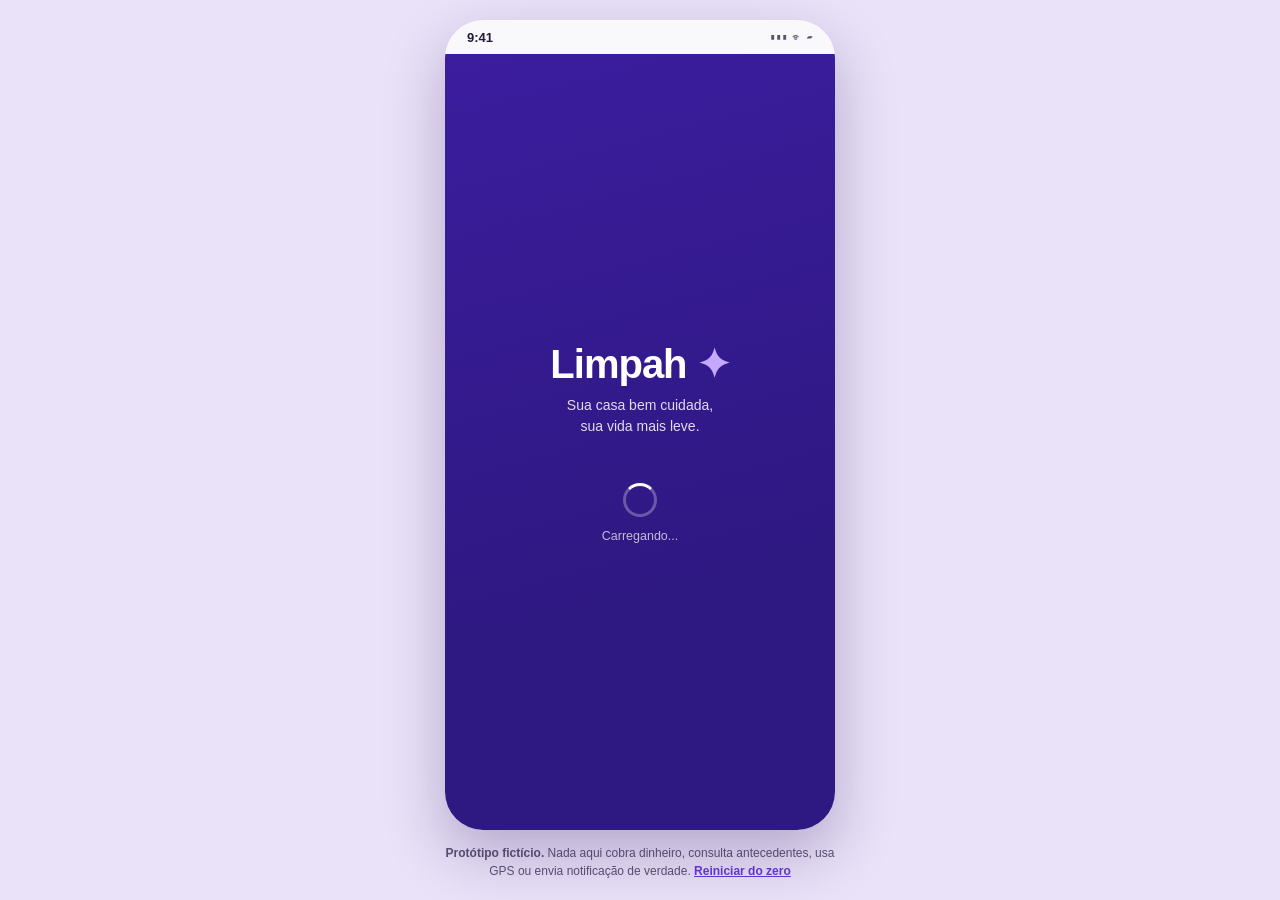
==== prototipo/index.html @ 2d28ca56 "Atualiza o prototipo" ====
<!doctype html>
<html lang="pt-BR">
<head>
<meta charset="utf-8">
<meta name="viewport" content="width=device-width, initial-scale=1, viewport-fit=cover">

<!-- O iPhone transforma sozinho data, hora, telefone e endereco em link azul
     sublinhado, sem pedir licenca. No print do dono, "Amanha, 23/08 - das 8h
     as 12h" tinha virado link no meio do cartao. Nao e link, e o titulo do
     cartao - e tocar nele abria o calendario em vez de abrir o servico. -->
<meta name="format-detection" content="telephone=no,date=no,address=no,email=no">
<title>Limpah — protótipo</title>
<link rel="stylesheet" href="css/limpah.css?v=102e8a11">
</head>
<body>

  <!-- Moldura de celular. No computador aparece como um telefone no centro da tela.
       No celular de verdade, ocupa a tela inteira (ver o @media do CSS). -->
  <div id="telefone">
    <div id="barra-status">
      <span>9:41</span>
      <span class="sinais">▮▮▮ ᯤ ▰</span>
    </div>
    <div id="palco"><!-- as telas são desenhadas aqui pelo app.js --></div>
  </div>

  <div id="aviso-prototipo">
    <strong>Protótipo fictício.</strong>
    Nada aqui cobra dinheiro, consulta antecedentes, usa GPS ou envia notificação de verdade.
    <a href="#" onclick="reiniciarPrototipo();return false;">Reiniciar do zero</a>
  </div>

  <!-- A ordem importa: dados.js cria as regras e a lista de telas; os
       exemplos e a tomada da maquete vêm antes das telas; app.js liga tudo
       no fim. -->
  <script charset="utf-8" src="js/dados.js?v=102e8a11"></script>
  <script charset="utf-8" src="js/exemplos.js?v=102e8a11"></script>
  <script charset="utf-8" src="js/fonte-maquete.js?v=102e8a11"></script>
  <script charset="utf-8" src="js/telas-acesso.js?v=102e8a11"></script>
  <script charset="utf-8" src="js/telas-cliente.js?v=102e8a11"></script>
  <script charset="utf-8" src="js/telas-diarista.js?v=102e8a11"></script>
  <script charset="utf-8" src="js/app.js?v=102e8a11"></script>
</body>
</html>
---- prototipo/css/limpah.css ----
@charset "UTF-8";
/* ==========================================================================
   LIMPAH — aparência do protótipo
   As cores e os arredondamentos ficam todos aqui em cima, em ":root".
   Mudar uma cor ali muda o app inteiro.
   ========================================================================== */

:root{
  --roxo:#6338DE;
  --roxo-escuro:#3B1D9E;
  --roxo-noite:#2E1881;
  --roxo-claro:#F2ECFF;
  --roxo-borda:#E1D6FB;

  --texto:#241B3A;
  --suave:#6F6786;
  --fundo:#F9F9FB;
  --branco:#FFFFFF;

  --verde:#16A34A;
  --verde-claro:#E8F7EE;
  --ambar:#B45309;
  --ambar-claro:#FEF3C7;
  --vermelho:#DC2626;
  --vermelho-claro:#FEE2E2;

  --borda:#EAE4F8;
  --sombra:0 2px 14px rgba(70,35,140,.09);
  --raio:16px;
}

*{box-sizing:border-box;-webkit-tap-highlight-color:transparent}

/* No celular:
   - touch-action:manipulation tira o zoom do toque duplo (o "pinça" com dois
     dedos continua funcionando, que é acessibilidade e não se mexe nisso)
   - text-size-adjust impede o iPhone de aumentar o texto por conta própria,
     o que desalinha tudo que foi medido em pixel */
html{touch-action:manipulation;-webkit-text-size-adjust:100%;text-size-adjust:100%}
html,body{margin:0;padding:0}
body{
  font-family:-apple-system,BlinkMacSystemFont,"Segoe UI",Roboto,"Helvetica Neue",Arial,sans-serif;
  background:#E9E2F8;
  color:var(--texto);
  min-height:100vh;
  display:flex;flex-direction:column;align-items:center;justify-content:center;
  gap:14px;padding:20px;
}

/* ---------- moldura do celular ---------- */
#telefone{
  width:390px;height:844px;max-height:calc(100vh - 90px);
  background:var(--fundo);border-radius:38px;overflow:hidden;
  position:relative;display:flex;flex-direction:column;
  box-shadow:0 24px 60px rgba(46,18,89,.28);
}
#barra-status{
  flex:none;height:34px;display:flex;align-items:center;justify-content:space-between;
  padding:0 22px;font-size:13px;font-weight:600;color:var(--texto);
  background:transparent;position:relative;z-index:5;
}
#barra-status .sinais{font-size:10px;letter-spacing:1px;opacity:.75}
#palco{flex:1;min-height:0;display:flex;flex-direction:column;position:relative}

#aviso-prototipo{
  max-width:390px;text-align:center;font-size:12px;line-height:1.5;color:#5B5273;
}
#aviso-prototipo a{color:var(--roxo);font-weight:600}

/* No celular de verdade: tela cheia, sem moldura. */
@media (max-width:640px){
  body{display:block;padding:0;background:var(--fundo)}
  /* as duas linhas são de propósito: navegadores antigos usam a primeira,
     os novos usam a segunda (que desconta a barra de endereço do celular) */
  #telefone{width:100%;height:100vh;height:100dvh;max-height:none;border-radius:0;box-shadow:none}
  #barra-status{display:none}
  #aviso-prototipo{display:none}
}

/* O app de verdade (a página do servidor, <body class="app-de-verdade">):
   nunca tem moldura. No celular fica igual ao de cima; no computador, uma
   coluna da largura de um celular grande, no meio da tela. A maquete não
   usa esta classe. */
/* A página é uma coluna da altura da tela: a faixa de aviso (quando há uma)
   no alto, e a tela do app ocupando o resto. */
body.app-de-verdade{
  display:flex;flex-direction:column;align-items:stretch;justify-content:flex-start;gap:0;
  padding:0;min-height:0;height:100vh;height:100dvh;background:var(--fundo);
}
.app-de-verdade #telefone{
  width:100%;max-width:480px;margin:0 auto;
  flex:1 1 auto;min-height:0;height:auto;max-height:none;border-radius:0;box-shadow:none;
}

/* A faixa de aviso do app ("Atualizamos o app", "Algo deu errado"). Só o
   app a cria (rede.js); a maquete nunca. Ela NÃO fica por cima da tela:
   ocupa o próprio lugar no alto, e a tela desce para baixo dela. Por cima,
   cobria o "‹" do cabeçalho, e o toque para voltar recarregava a página. */
.faixa-do-app{
  position:relative;z-index:1;flex:none;
  display:block;width:100%;border:0;margin:0;cursor:pointer;font-family:inherit;
  padding:calc(12px + env(safe-area-inset-top)) 20px 12px;
  background:var(--roxo);color:#fff;font-size:14px;font-weight:700;line-height:1.4;
  text-align:center;box-shadow:0 6px 18px rgba(99,56,222,.32);
}

/* ---------- estrutura de uma tela ---------- */
.tela{flex:1;min-height:0;display:flex;flex-direction:column;animation:entra .22s ease}
/* Redesenhar a MESMA tela nao e entrada: e troca de conteudo. Sem isto a
   animacao recomecava a cada toque no contador e a tela piscava. */
.tela.sem-animacao{animation:none}
@keyframes entra{from{opacity:0;transform:translateX(14px)}to{opacity:1;transform:none}}

.cabecalho{
  flex:none;display:flex;align-items:center;gap:12px;
  padding:6px 20px 12px;
}
.cabecalho .voltar{
  /* 44px é o menor alvo que o dedo acerta sem errar. Estava 36px, e o dono
     reclamou com razão: em celular, 8px fazem diferença de verdade. */
  width:44px;height:44px;flex:none;border:0;background:var(--branco);border-radius:50%;
  box-shadow:var(--sombra);font-size:18px;color:var(--texto);cursor:pointer;
  /* centraliza pelo flex: cada celular desenha a seta numa altura diferente
     dentro da linha, e sem isso ela fica torta */
  display:flex;align-items:center;justify-content:center;line-height:1;padding:0;
  font-family:inherit;
}
/* O título encolhe e corta com "..." antes de empurrar as bolinhas de passo
   para fora da tela. Em 22/08/2026 um título de 12 letras junto com as cinco
   bolinhas vazou 11px num celular de 320px. */
.cabecalho h1{
  font-size:17px;margin:0;font-weight:700;
  min-width:0;overflow:hidden;text-overflow:ellipsis;white-space:nowrap;
}
.cabecalho .passos{flex:none}
.cabecalho .passo{margin-left:auto;font-size:12px;color:var(--suave);font-weight:600}

.corpo{flex:1;min-height:0;overflow-y:auto;padding:4px 20px 20px}
.rodape{
  flex:none;padding:12px 20px calc(16px + env(safe-area-inset-bottom));
  background:var(--fundo);
  position:relative;
}
/* Faixa que desbota logo acima do rodapé.
   Em celular baixo o conteúdo não cabe e a parte de cima rola — sem esta
   faixa o corte parece defeito, em vez de "tem mais coisa aqui embaixo". */
.rodape::before{
  content:"";position:absolute;left:0;right:0;top:-26px;height:26px;
  background:linear-gradient(to top, var(--fundo), transparent);
  pointer-events:none;
}

h2.titulo{font-size:22px;line-height:1.25;margin:6px 0 6px;font-weight:800}
p.apoio{font-size:14px;color:var(--suave);margin:0 0 18px;line-height:1.5}
.rotulo{font-size:13px;font-weight:700;color:var(--texto);margin:18px 0 8px}
.rotulo:first-child{margin-top:4px}
.ajuda{font-size:12px;color:var(--suave);margin:6px 0 0;line-height:1.45}

/* ---------- botões ---------- */
.btn{
  display:block;width:100%;border:0;border-radius:14px;padding:15px;
  font-size:15px;font-weight:700;cursor:pointer;font-family:inherit;
  transition:transform .08s, filter .15s;
}
.btn:active{transform:scale(.985)}
.btn-principal{background:var(--roxo);color:#fff;box-shadow:0 6px 18px rgba(99,56,222,.32)}
.btn-principal:disabled{background:#CFC6E6;color:#fff;box-shadow:none;cursor:not-allowed}
.btn-claro{background:var(--branco);color:var(--roxo);box-shadow:var(--sombra)}
.btn-contorno{background:transparent;color:var(--roxo);border:1.5px solid var(--roxo-borda)}
/* desligado (o "Mandar de novo em 40 s", ou "Enviando…"): cinza, para não
   parecer que o toque vai funcionar */
.btn-contorno:disabled,.btn-claro:disabled,.btn-texto:disabled{color:var(--suave);border-color:var(--borda);cursor:not-allowed}
.btn-texto{background:transparent;color:var(--roxo);padding:12px;font-weight:600}
.btn-perigo{background:transparent;color:var(--vermelho);border:1.5px solid var(--vermelho-claro)}
.btn+.btn{margin-top:8px}

/* ---------- campos ---------- */
.campo{margin-bottom:14px}
.campo label{display:block;font-size:13px;font-weight:600;margin-bottom:6px;color:var(--texto)}
.campo input,.campo textarea,.campo select{
  width:100%;border:1.5px solid var(--borda);background:var(--branco);
  border-radius:12px;padding:14px;font-family:inherit;color:var(--texto);
  /* 16px é obrigatório: com menos que isso o iPhone dá zoom na página
     inteira quando a pessoa toca no campo, e a tela sai do lugar */
  font-size:16px;
}
.campo textarea{min-height:88px;resize:vertical}
/* A frase de erro embaixo do campo. Vazia, não ocupa lugar nenhum: a tela
   fica igual à da imagem até alguma coisa dar errado. */
.erro-do-campo{color:var(--vermelho);font-size:13px;font-weight:600;line-height:1.45;margin-top:6px}
.erro-do-campo:empty{display:none}
#cod-aviso:empty{display:none}
/* O código do celular: números grandes e espaçados, fáceis de conferir */
.campo input.codigo{font-size:22px;font-weight:700;letter-spacing:6px;text-align:center}
.campo input:focus,.campo textarea:focus{outline:none;border-color:var(--roxo)}
/* Só para ler (o nome e o e-mail no "Corrigir o número"): fundo da tela e
   texto suave, e o foco não acende o roxo */
.campo input[readonly]{background:var(--fundo);color:var(--suave)}
.campo input[readonly]:focus{border-color:var(--borda)}
.campo input::placeholder,.campo textarea::placeholder{color:#A79FBC}
/* A lista (o bairro): o desenho igual ao dos campos, e a setinha roxa à
   direita, desenhada aqui (sem imagem de fora) */
.campo select{-webkit-appearance:none;appearance:none;padding-right:42px}
.campo select:focus{outline:none;border-color:var(--roxo)}
.seletor{position:relative}
.seletor::after{
  content:"";position:absolute;right:18px;top:50%;width:8px;height:8px;pointer-events:none;
  border-right:2px solid var(--roxo);border-bottom:2px solid var(--roxo);
  transform:translateY(-70%) rotate(45deg);
}
/* A rua e o número lado a lado: o número, estreito */
.campos-lado{display:flex;gap:10px}
.campos-lado .campo{flex:1;min-width:0}
.campos-lado .campo.numero{flex:0 0 96px}
.link-roxo{color:var(--roxo);font-weight:700;text-decoration:none}

/* ---------- cartões de escolha ---------- */
.opcao{
  display:flex;align-items:center;gap:12px;width:100%;text-align:left;
  background:var(--branco);border:1.5px solid var(--borda);border-radius:14px;
  padding:14px;margin-bottom:10px;cursor:pointer;font-family:inherit;color:var(--texto);
  transition:border-color .15s, background .15s;
}
.opcao:disabled{opacity:.5;cursor:default}
.opcao.marcada{border-color:var(--roxo);background:var(--roxo-claro)}
.opcao .icone{
  width:42px;height:42px;flex:none;border-radius:12px;background:var(--roxo-claro);
  display:flex;align-items:center;justify-content:center;font-size:20px;
  /* os desenhos herdam esta cor: e o que faz o icone sair roxo, e nao preto */
  color:var(--roxo);
}
.opcao.marcada .icone{background:#fff}
.opcao .txt{flex:1;min-width:0}
.opcao .txt b{display:block;font-size:15px;font-weight:700}
.opcao .txt span{display:block;font-size:12.5px;color:var(--suave);margin-top:2px;line-height:1.4}
.opcao .seta{color:var(--roxo);font-size:16px;flex:none}

/* fileira horizontal (datas) */
.fileira{display:flex;gap:8px;overflow-x:auto;padding:2px 0 8px;scrollbar-width:none}
.fileira::-webkit-scrollbar{display:none}
.chip-data{
  flex:none;width:74px;background:var(--branco);border:1.5px solid var(--borda);
  border-radius:14px;padding:10px 6px;text-align:center;cursor:pointer;font-family:inherit;color:var(--texto);
}
.chip-data.marcada{background:var(--roxo);border-color:var(--roxo);color:#fff}
.chip-data b{display:block;font-size:14px;font-weight:700}
.chip-data span{display:block;font-size:11px;opacity:.75;margin-top:2px}

/* ---------- contador (- 3 +) ---------- */
.contador{
  display:flex;align-items:center;justify-content:space-between;
  background:var(--branco);border:1.5px solid var(--borda);border-radius:14px;
  padding:8px 10px;margin-bottom:10px;
}
.contador .nome{font-size:14.5px;font-weight:600;padding-left:6px}
.contador .controles{display:flex;align-items:center;gap:4px}
.contador button{
  /* 44px: o mínimo que o dedo acerta. Ver R21. */
  width:44px;height:44px;border:0;border-radius:12px;background:var(--roxo-claro);
  color:var(--roxo);font-size:20px;font-weight:700;cursor:pointer;line-height:1;
  font-family:inherit;display:flex;align-items:center;justify-content:center;padding:0;
}
.contador button:disabled{opacity:.35;cursor:default}
.contador .valor{min-width:34px;text-align:center;font-size:16px;font-weight:700}

/* ---------- chave liga/desliga ---------- */
.chave{
  display:flex;align-items:center;gap:12px;background:var(--branco);
  border:1.5px solid var(--borda);border-radius:14px;padding:14px;cursor:pointer;margin-bottom:10px;
}
.chave.ligada{border-color:var(--roxo)}
.chave .txt{flex:1}
.chave .txt b{display:block;font-size:14.5px}
.chave .txt span{display:block;font-size:12px;color:var(--suave);margin-top:3px;line-height:1.4}
.chave .botao{
  width:48px;height:28px;flex:none;border-radius:20px;background:#DCD5EE;
  position:relative;transition:background .18s;
}
.chave.ligada .botao{background:var(--verde)}
.chave .botao::after{
  content:"";position:absolute;top:3px;left:3px;width:22px;height:22px;border-radius:50%;
  background:#fff;transition:transform .18s;box-shadow:0 1px 3px rgba(0,0,0,.2);
}
.chave.ligada .botao::after{transform:translateX(20px)}

/* ---------- cartões gerais ---------- */
.cartao{background:var(--branco);border-radius:16px;padding:16px;box-shadow:var(--sombra);margin-bottom:12px}
.cartao.destaque{border:1.5px solid var(--roxo-borda)}

.linha{display:flex;justify-content:space-between;gap:12px;padding:9px 0;font-size:14px}
.linha+.linha{border-top:1px solid var(--borda)}
.linha .rot{color:var(--suave)}
.linha .val{font-weight:600;text-align:right}
.linha.total{border-top:1.5px solid var(--borda);margin-top:4px;padding-top:12px;font-size:17px}
.linha.total .val{font-weight:800;color:var(--roxo)}

.selo{
  display:inline-flex;align-items:center;gap:5px;font-size:11.5px;font-weight:700;
  padding:5px 10px;border-radius:20px;background:var(--roxo-claro);color:var(--roxo-escuro);
}
.selo.verde{background:var(--verde-claro);color:var(--verde)}
.selo.ambar{background:var(--ambar-claro);color:var(--ambar)}
.selo.cinza{background:#EFEDF5;color:var(--suave)}

.aviso{
  display:flex;gap:10px;background:var(--ambar-claro);color:var(--ambar);
  border-radius:12px;padding:12px 14px;font-size:12.5px;line-height:1.5;margin:12px 0;
}
.aviso.roxo{background:var(--roxo-claro);color:var(--roxo-escuro)}
.aviso.verde{background:var(--verde-claro);color:#0F7A38}
.aviso.ambar{background:var(--ambar-claro);color:var(--ambar)}
.aviso b{display:block;margin-bottom:2px}

/* ---------- o que a equipe escreveu, e a conversa sobre o cadastro dela
   (entrega 5a). O texto vem de fora do código: quebra palavra comprida e
   mantém as linhas que a pessoa escreveu ---------- */
.texto-da-equipe{font-size:14px;line-height:1.55;margin-top:6px;white-space:pre-line;overflow-wrap:anywhere}
.fala{background:var(--branco);border:1px solid var(--borda);border-radius:16px;padding:12px 14px;margin-bottom:10px}
.fala.dela{background:var(--roxo-claro);border-color:var(--roxo-borda)}
.fala .quem{display:flex;justify-content:space-between;align-items:baseline;gap:10px;font-size:12px;color:var(--suave)}
.fala .quem b{color:var(--texto);font-size:13px}
.fala .o-que{font-size:12.5px;color:var(--roxo);font-weight:700;margin-top:2px}

/* ---------- pessoa (avatar + nome) ---------- */
.pessoa{display:flex;align-items:center;gap:12px}
.avatar{
  width:52px;height:52px;flex:none;border-radius:50%;
  display:flex;align-items:center;justify-content:center;
  color:#fff;font-weight:800;font-size:18px;
  /* sem letter-spacing: o espaço depois da última letra empurrava o texto
     2px para fora do círculo */
  line-height:1;overflow:hidden;
}
.avatar.pequeno{width:40px;height:40px;font-size:14px}
.avatar.grande{width:76px;height:76px;font-size:26px}
.pessoa .info b{display:block;font-size:16px}
.pessoa .info span{display:block;font-size:12.5px;color:var(--suave);margin-top:3px}

.grade-2{display:grid;grid-template-columns:1fr 1fr;gap:10px}
.mini{background:var(--roxo-claro);border-radius:12px;padding:12px;text-align:center}
.mini b{display:block;font-size:16px}
.mini span{display:block;font-size:11.5px;color:var(--suave);margin-top:2px}

/* ---------- lista ---------- */
.item{
  display:flex;align-items:center;gap:12px;background:var(--branco);border-radius:14px;
  padding:14px;box-shadow:var(--sombra);margin-bottom:10px;cursor:pointer;width:100%;
  text-align:left;border:0;font-family:inherit;color:var(--texto);
}
.item .txt{flex:1;min-width:0}
.item .txt b{display:block;font-size:14.5px}
.item .txt span{display:block;font-size:12.5px;color:var(--suave);margin-top:3px}
.vazio{text-align:center;color:var(--suave);font-size:13.5px;padding:40px 20px;line-height:1.6}
/* a linha de apoio que ainda não tem texto (a contagem das casas, no app,
   antes de elas chegarem) não ocupa lugar */
.item .txt span:empty{display:none}
/* a casa fora da área atendida, ou para conferir no mapa */
.item .txt span.nota-da-area{color:var(--ambar);font-weight:600}
/* "Onde atendemos": os bairros, um por linha, com o ✓ verde */
.lista-de-bairros{padding:4px 16px}
.lista-de-bairros div{display:flex;align-items:center;gap:10px;padding:11px 0;font-size:15px;
  border-bottom:1px solid var(--borda)}
.lista-de-bairros div:last-child{border-bottom:0}
.lista-de-bairros .ok{color:var(--verde);font-weight:800}
/* A busca em cima das listas de bairro (R32: os 96 distritos de São Paulo).
   Sem a aparência de "campo de busca" do iPhone, para ficar igual aos
   outros campos; e a linha escondida pela busca some de verdade (o
   display:flex das linhas venceria o "hidden"). */
.busca-de-bairro{-webkit-appearance:none;appearance:none;margin-bottom:8px}
.lista-de-bairros[hidden],.lista-de-bairros div[hidden],.opcao[hidden]{display:none}
/* O CEP da casa dela (R34): números grandes e espaçados, como o código do
   celular — fáceis de conferir para quem tem pouca prática com o celular */
.campo input.cep{font-size:22px;font-weight:700;letter-spacing:3px;text-align:center}
.cep-achado{font-size:13.5px;font-weight:700;color:var(--verde);margin:-4px 0 6px;line-height:1.45}
/* "🚌 a cerca de 40 min da sua casa, de ônibus ou metrô", no cartão */
.tempo-ate-la{font-size:12.5px;color:var(--suave);margin-top:6px;line-height:1.45}
/* a mesma frase no detalhe e no alerta: o "Até lá" numa linha só (a 320px
   ele quebrava em "Até / lá"), e a frase quebra do lado */
.linha.ate-la .rot{flex:none;white-space:nowrap}

/* ---------- barra de abas ---------- */
.abas{
  flex:none;display:flex;background:var(--branco);border-top:1px solid var(--borda);
  padding-bottom:env(safe-area-inset-bottom);
  position:relative;
}
/* mesma faixa que desbota do rodapé: avisa que o conteúdo continua acima */
.abas::before{
  content:"";position:absolute;left:0;right:0;top:-26px;height:26px;
  background:linear-gradient(to top, var(--fundo), transparent);
  pointer-events:none;
}
.abas button{
  flex:1;border:0;background:none;padding:9px 0 11px;cursor:pointer;font-family:inherit;
  color:#A79FBC;font-size:10.5px;font-weight:600;
}
.abas button .ic{
  display:flex;justify-content:center;margin-bottom:3px;
  /* os desenhos pegam a cor do proprio botao: cinza quando apagado, roxo
     quando a aba esta ativa. Nada de filtro cinza, que era coisa de emoji. */
  color:currentColor;opacity:.75;
}
.abas button.ativa .ic{opacity:1}
.abas button.ativa{color:var(--roxo)}


/* ---------- telas especiais ---------- */
.noite{
  flex:1;background:linear-gradient(165deg,var(--roxo-escuro),var(--roxo-noite) 70%);
  color:#fff;display:flex;flex-direction:column;align-items:center;justify-content:center;
  text-align:center;padding:30px;
}
.marca{font-size:40px;font-weight:800;letter-spacing:-1px}
.marca .brilho{color:#C4A9FF}
.slogan{font-size:14px;opacity:.85;margin-top:8px;line-height:1.5}

.girando{
  width:34px;height:34px;border:3px solid rgba(255,255,255,.28);border-top-color:#fff;
  border-radius:50%;animation:gira .9s linear infinite;
}
@keyframes gira{to{transform:rotate(360deg)}}
.girando.roxo{border-color:var(--roxo-borda);border-top-color:var(--roxo)}

.pulsando{animation:pulsa 1.8s ease-in-out infinite}
@keyframes pulsa{0%,100%{transform:scale(1);opacity:1}50%{transform:scale(1.06);opacity:.9}}

.centro{
  flex:1;display:flex;flex-direction:column;align-items:center;justify-content:center;
  text-align:center;padding:24px;gap:14px;
}
.emojao{font-size:64px;line-height:1}
.circulo-ok{
  width:88px;height:88px;border-radius:50%;background:var(--verde-claro);color:var(--verde);
  display:flex;align-items:center;justify-content:center;font-size:44px;
}

.passos{display:flex;gap:6px;align-items:center;margin-left:auto}
.passos i{width:22px;height:5px;border-radius:3px;background:var(--roxo-borda);display:block}
.passos i.feito{background:var(--roxo)}

.rodape-seguro{font-size:11.5px;color:var(--suave);text-align:center;line-height:1.5;padding:14px 4px 0}


/* ---------- alvos de dedo (decisão R21, 22/08/2026) ----------

   O dono achou no celular três botões pequenos demais. Abaixo de 44px o
   dedo erra — e errar num campo de senha ou numa data é pior do que
   parecer apertado. Onde o desenho pede um alvo visualmente pequeno, o
   BOTÃO cresce por dentro e o desenho fica igual. */

.olho{
  position:absolute;right:4px;top:50%;transform:translateY(-50%);
  width:44px;height:44px;display:flex;align-items:center;justify-content:center;
  border:0;background:none;font-size:17px;cursor:pointer;line-height:1;padding:0;
  border-radius:50%;
}

/* Dia do calendário: continua estreito (são sete numa linha), mas alto o
   bastante para o dedo. Alto e estreito acerta; baixo e estreito não. */
.dia-calendario{
  min-height:44px;display:flex;align-items:center;justify-content:center;
  border:0;border-radius:10px;font-family:inherit;font-size:14px;
}


/* ---------- a faixa do cadastro (decisão R23, 22/08/2026) ----------

   Fica no lugar do cabeçalho, fora da rolagem. Cartão no meio da lista rola
   para fora da tela, e chamado para ação que some com o dedo não é chamado
   para ação — foi assim que o dono perdeu o caminho do cadastro no celular. */
.faixa-cadastro{
  flex:none;display:flex;align-items:center;gap:12px;width:100%;
  min-height:56px;padding:11px 20px;border:0;cursor:pointer;font-family:inherit;
  background:var(--roxo);color:#fff;text-align:left;
}
.faixa-cadastro .txt{flex:1;min-width:0}
.faixa-cadastro .txt b{display:block;font-size:14px;font-weight:800}
.faixa-cadastro .txt span{
  display:block;font-size:11.5px;opacity:.85;margin-top:2px;line-height:1.35;
}
.faixa-cadastro .anel{
  flex:none;font-size:12px;font-weight:800;background:rgba(255,255,255,.18);
  border-radius:20px;padding:5px 10px;
}
.faixa-cadastro .seta{flex:none;font-size:22px;opacity:.9;line-height:1}

/* o trilho fino que mostra o quanto já andou, colado embaixo da faixa */
.faixa-trilho{flex:none;height:4px;background:var(--roxo-noite)}
.faixa-trilho div{height:100%;background:#fff;opacity:.9;transition:width .25s}

/* ---------- agenda e ganhos dela (R26, 12/10/2026) ---------- */

/* cabeça de cada dia na agenda: a data, e a soma das janelas contra o teto
   do dia (R8 vale para a SOMA do dia, não para cada serviço) */
.dia-agenda{display:flex;justify-content:space-between;align-items:baseline;gap:10px;margin:18px 0 6px}
.dia-agenda b{font-size:14px;font-weight:800;min-width:0}
.dia-agenda span{flex:none;font-size:12px;font-weight:700;color:var(--suave)}
.medidor{height:6px;border-radius:3px;background:var(--roxo-borda);overflow:hidden;margin-bottom:10px}
.medidor i{display:block;height:100%;background:var(--roxo);border-radius:3px}
.medidor.cheio i{background:var(--verde)}
.medidor.passou i{background:var(--vermelho)}
.nota-dia{font-size:12px;color:var(--suave);margin:-4px 0 8px;line-height:1.45}
.nota-dia.passou{color:var(--vermelho);font-weight:600}

.servico-topo{display:flex;justify-content:space-between;align-items:flex-start;gap:10px}
.servico-topo .txt{flex:1;min-width:0}
.servico-topo .txt b{display:block;font-size:15px}
.servico-topo .txt span{display:block;font-size:12.5px;color:var(--suave);margin-top:3px;line-height:1.45}
.servico-topo .valor{flex:none;text-align:right}
.servico-topo .valor small{display:block;font-size:11px;color:var(--suave)}
.servico-topo .valor b{display:block;font-size:17px;font-weight:800;color:var(--verde);white-space:nowrap}
.servico-onde{
  margin-top:11px;padding-top:10px;border-top:1px solid var(--borda);
  font-size:13px;line-height:1.5;overflow-wrap:anywhere;
}
.servico-pausa{margin-top:8px;font-size:12px;color:var(--suave);line-height:1.5}
/* antes das 18h da véspera: o dia em que a rua e o número chegam (A13) */
.servico-rua{margin-top:6px;font-size:12px;font-weight:600;color:var(--roxo);line-height:1.5}
/* mensagem do cliente que ela ainda não leu, no cartão do serviço (A18-16) */
.servico-msg{
  display:inline-block;margin-top:8px;padding:3px 10px;border-radius:20px;
  background:var(--roxo-claro);color:var(--roxo);font-size:12.5px;font-weight:700;line-height:1.5;
}

/* o cartão da agenda é um botão inteiro: abre o detalhe do serviço (A18).
   O botão do navegador não herda fonte nem cor — por isso o reset aqui. */
.cartao.servico-toque{
  display:block;width:100%;text-align:left;border:0;cursor:pointer;
  font-family:inherit;font-size:inherit;line-height:inherit;color:var(--texto);
  transition:transform .08s;
}
.cartao.servico-toque:active{transform:scale(.99)}
.servico-ver{margin-top:10px;font-size:13px;font-weight:700;color:var(--roxo);text-align:right}

/* o detalhe do serviço: a explicação embaixo de cada item do escopo */
.servico-ficha .linha .val{overflow-wrap:break-word}
.servico-ficha .linha .val small{
  display:block;font-size:12px;font-weight:400;color:var(--suave);margin-top:2px;line-height:1.4;
}
/* "Como chegar": Google Maps e Waze lado a lado, cada um com 44px ou mais (R21) */
.como-chegar{display:flex;gap:10px}
.como-chegar .btn{
  flex:1;min-width:0;min-height:50px;padding:12px 8px;
  display:flex;align-items:center;justify-content:center;text-align:center;text-decoration:none;
}
.como-chegar .btn+.btn{margin-top:0}

/* o recorte dos ganhos: dois botões lado a lado, 44px de altura (R21) */
.recorte{display:flex;gap:8px;margin:0 0 12px}
.recorte button{
  flex:1;min-height:44px;padding:6px;border-radius:12px;cursor:pointer;
  border:1.5px solid var(--borda);background:var(--branco);color:var(--suave);
  font-family:inherit;font-size:13px;font-weight:700;
}
.recorte button.marcada{border-color:var(--roxo);background:var(--roxo-claro);color:var(--roxo)}

.valor-grande{font-size:30px;font-weight:800;color:var(--verde);line-height:1.15;margin:4px 0 8px}

/* o cartão discreto da renda do conjunto, na home dela, e a linha "Já
   terminou hoje" da agenda (A18-14), que leva ao detalhe e à conversa */
.item.renda-conjunto .icone,
.item.ja-terminou .icone{
  width:42px;height:42px;flex:none;border-radius:12px;background:var(--roxo-claro);
  display:flex;align-items:center;justify-content:center;color:var(--roxo);
}
.item.ja-terminou .icone{color:var(--verde);font-weight:800;font-size:18px}
.item.renda-conjunto .seta,
.item.ja-terminou .seta{color:var(--roxo);font-size:16px;flex:none}

.extrato-cab{display:flex;justify-content:space-between;align-items:center;gap:8px;flex-wrap:wrap}
.extrato-cab b{font-size:14.5px}
.extrato-sub{font-size:12.5px;color:var(--suave);margin:5px 0 4px;line-height:1.45}
.cartao.extrato .linha .val{white-space:nowrap}

/* o interruptor apagado: aparece, mas não liga. Ausência não explica nada. */
.chave.travada{cursor:default;opacity:.65;background:var(--fundo)}
.chave.travada .botao{background:#D7D2E4}


/* ---------- o alerta em tela inteira (R25, 22/08/2026) ----------

   O dono escolheu a opção B depois de comparar com Uber e iFood: "impossível
   não ver". Roxo cheio, valor gigante, dois botões largos — e o relógio
   ficando vermelho e pulsando no último meio minuto. */
.alerta-cheio{
  position:absolute;inset:0;display:flex;flex-direction:column;
  background:var(--roxo);color:#fff;z-index:50;
  animation:alerta-entra .22s ease-out;
}
@keyframes alerta-entra{from{opacity:0;transform:scale(.97)}to{opacity:1;transform:none}}

.alerta-cheio .topo{
  flex:none;text-align:center;padding:22px 20px 16px;
}
.alerta-cheio .sino{font-size:34px;line-height:1;animation:sino 1.1s ease-in-out infinite}
@keyframes sino{0%,100%{transform:rotate(0)}25%{transform:rotate(13deg)}75%{transform:rotate(-13deg)}}
.alerta-cheio .chamada{font-size:16px;font-weight:800;margin-top:6px;opacity:.95}
.alerta-cheio .relogio{
  font-size:40px;font-weight:800;line-height:1.1;margin-top:8px;
  font-variant-numeric:tabular-nums;
}
.alerta-cheio.apertado .relogio{color:#FFD9D9;animation:pisca .9s steps(1) infinite}
@keyframes pisca{0%,50%{opacity:1}51%,100%{opacity:.45}}
.alerta-cheio .trilho{
  height:5px;background:rgba(255,255,255,.25);border-radius:3px;margin-top:12px;overflow:hidden;
}
.alerta-cheio .trilho div{height:100%;background:#fff;border-radius:3px;transition:width 1s linear}

.alerta-cheio .miolo{flex:1;min-height:0;overflow-y:auto;padding:4px 20px 8px;text-align:center}
.alerta-cheio .rotulo-valor{font-size:12.5px;opacity:.8}
.alerta-cheio .valorzao{
  font-size:46px;font-weight:800;line-height:1.1;margin:2px 0 16px;
  letter-spacing:-1px;
}
.alerta-cheio .ficha{
  background:rgba(255,255,255,.12);border-radius:16px;padding:4px 15px;text-align:left;
}
.alerta-cheio .ficha .linha{font-size:13.5px;padding:10px 0}
.alerta-cheio .ficha .linha+.linha{border-top:1px solid rgba(255,255,255,.16)}
.alerta-cheio .ficha .rot{color:rgba(255,255,255,.72)}
.alerta-cheio .ficha .val{color:#fff;font-weight:700}
/* o dia em que a rua chega, embaixo do "Onde" (A13) */
.alerta-cheio .ficha .nota{
  font-size:12px;color:rgba(255,255,255,.8);margin:-4px 0 0;padding:0 0 11px;line-height:1.45;
}

.alerta-cheio .pe{
  flex:none;padding:12px 20px calc(16px + env(safe-area-inset-bottom));
}
.alerta-cheio .btn-principal.grandao{
  background:#fff;color:var(--roxo);font-size:17px;min-height:56px;box-shadow:none;
}
.alerta-cheio .btn-claro{
  background:transparent;color:#fff;border:1.5px solid rgba(255,255,255,.5);
}
.alerta-cheio .miudo{
  font-size:11.5px;opacity:.78;text-align:center;margin-top:10px;line-height:1.55;
}


/* ---------- a conversa cliente ↔ diarista (A18, 12/10/2026) ----------

   A cara é a da conversa que o cliente já tinha (os balões continuam no
   telas-cliente.js, balaoDaConversa). Aqui ficam só as peças novas. */

/* "Hoje", "Ontem", entre mensagens de dias diferentes */
.dia-conversa{text-align:center;font-size:11.5px;font-weight:700;color:var(--suave);margin:4px 0 10px}

/* a mensagem do próprio app (a explicação do contato escondido) */
.msg-app{
  background:var(--roxo-claro);color:var(--roxo-escuro);border-radius:12px;
  padding:10px 12px;margin:0 4px 12px;font-size:12.5px;line-height:1.5;text-align:center;
}
.conversa-vazia{text-align:center;font-size:13px;color:var(--suave);padding:18px 10px;line-height:1.55}

/* as respostas de um toque dela: duas por linha, e a que sobra ocupa a
   linha inteira. Uma por linha comia 230px do rodapé num celular de 320px;
   assim são duas fileiras. O texto pode quebrar dentro do botão, e cada um
   tem 44px de altura ou mais (R21) */
.respostas-prontas{display:grid;grid-template-columns:1fr 1fr;gap:6px;margin-bottom:8px}
.respostas-prontas button:last-child:nth-child(odd){grid-column:1 / -1}
.respostas-prontas button{
  min-width:0;min-height:44px;padding:6px 10px;border-radius:22px;cursor:pointer;
  border:1.5px solid var(--roxo-borda);background:var(--branco);color:var(--roxo);
  font-family:inherit;font-size:13.5px;font-weight:700;line-height:1.25;
}
.respostas-prontas button:active{background:var(--roxo-claro)}
/* Com o CAMPO em foco (o teclado aberto), as respostas de um toque saem:
   num celular de 320px o rodapé ocupava 184px, e com o teclado quase não
   sobrava lugar para as mensagens. Quem está digitando não precisa delas;
   ao sair do campo, elas voltam.

   Só o campo, e nunca "qualquer foco no rodapé" (era :focus-within): no
   Chrome o botão ganha foco ao ser apertado, e as respostas sumiam entre o
   apertar e o soltar — o toque caía no vazio e nada era enviado (revisão
   de 12/10/2026). Navegador antigo, sem :has, ignora a regra e deixa as
   respostas sempre à vista: ocupa espaço, mas funciona. */
.rodape:has(#campo-conversa:focus) .respostas-prontas{display:none}

/* o campo e o botão de enviar. 16px no campo, senão o iPhone dá zoom */
.compositor{display:flex;gap:8px}
.compositor input{
  flex:1;min-width:0;border:1.5px solid var(--borda);background:var(--branco);color:var(--texto);
  border-radius:24px;padding:13px 16px;font-size:16px;font-family:inherit;
}
.compositor input:focus{outline:none;border-color:var(--roxo)}
.compositor .btn{width:50px;min-height:50px;flex:none;padding:0;border-radius:50%}

/* a nota âmbar da maquete: o que o app de verdade faz (A18-13) */
.nota-maquete{
  background:var(--ambar-claro);color:var(--ambar);border:1.5px dashed var(--ambar);
  border-radius:12px;padding:10px 12px;margin:10px 0 12px;
  font-size:12.5px;line-height:1.5;overflow-wrap:anywhere;
}
.nota-maquete b{display:block;margin-bottom:2px}

/* o quadro "NA MAQUETE" da conversa: ver o lado do outro (A18-12) */
.cartao.maquete{
  border:1.5px dashed var(--ambar);background:var(--ambar-claro);box-shadow:none;
  margin-top:14px;font-size:12.5px;line-height:1.55;color:var(--texto);
}
.cartao.maquete b{display:block;font-size:13px;color:var(--ambar);margin-bottom:4px}
.cartao.maquete .btn{margin-top:10px;background:var(--branco)}

/* o cartão de mensagem nova, nas telas de entrada */
.mensagem-nova .info{flex:1;min-width:0}
.mensagem-nova .info b{font-size:14.5px}
.mensagem-nova .info span{overflow-wrap:anywhere;color:var(--texto)}
/* as outras conversas com mensagem nova: o cartão mostra só a mais recente */
.mensagem-nova .mais-conversas{margin-top:10px;font-size:12.5px;color:var(--suave);line-height:1.5}

/* a última mensagem, na lista de Mensagens: uma linha só, com reticências */
.item .txt span.previa{white-space:nowrap;overflow:hidden;text-overflow:ellipsis}
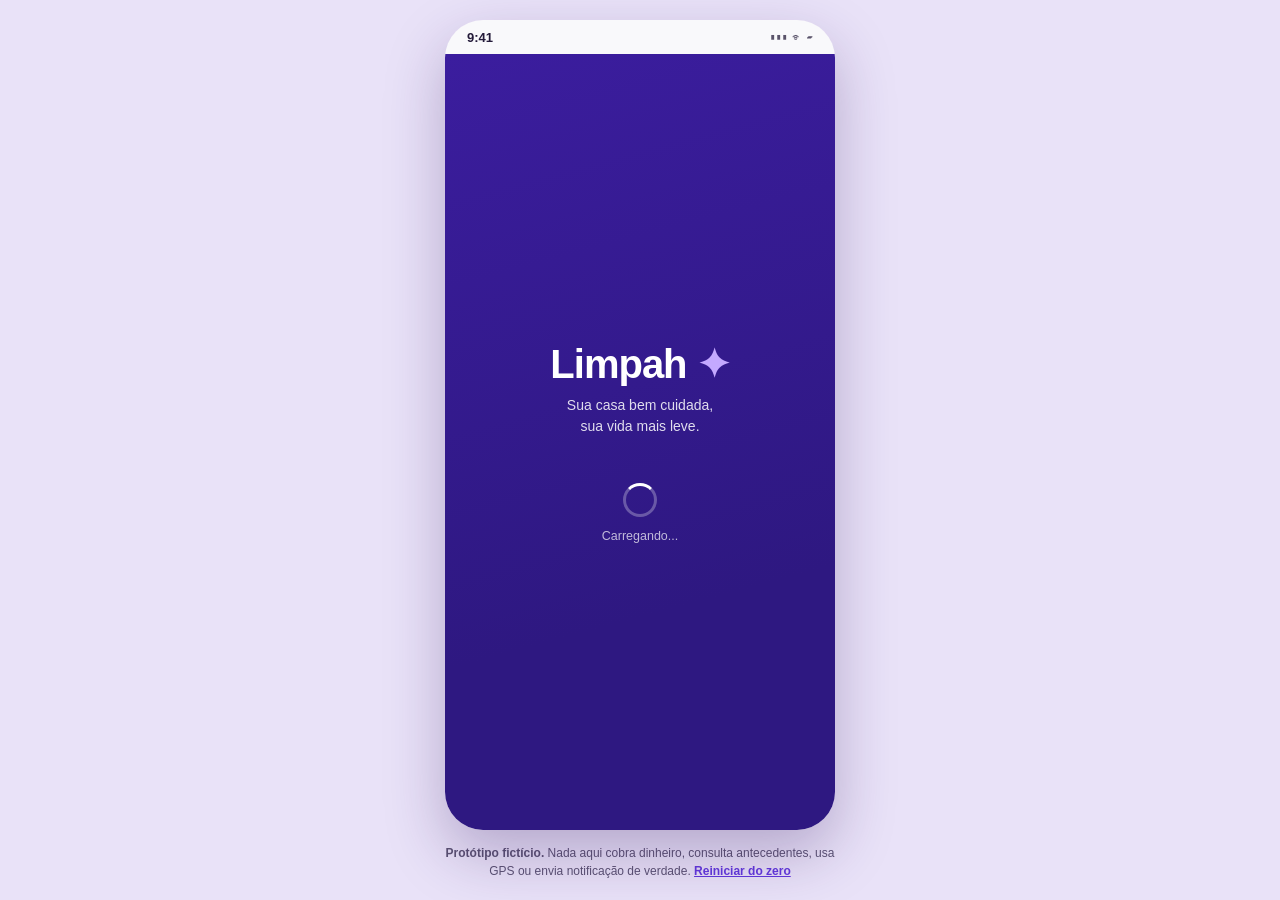
==== commit 580c72fc: "Atualiza o prototipo" ====
--- a/prototipo/index.html
+++ b/prototipo/index.html
@@ -10,7 +10,7 @@
      cartao - e tocar nele abria o calendario em vez de abrir o servico. -->
 <meta name="format-detection" content="telephone=no,date=no,address=no,email=no">
 <title>Limpah — protótipo</title>
-<link rel="stylesheet" href="css/limpah.css?v=102e8a11">
+<link rel="stylesheet" href="css/limpah.css?v=393a88da">
 </head>
 <body>
 
@@ -27,18 +27,18 @@
   <div id="aviso-prototipo">
     <strong>Protótipo fictício.</strong>
     Nada aqui cobra dinheiro, consulta antecedentes, usa GPS ou envia notificação de verdade.
-    <a href="#" onclick="reiniciarPrototipo();return false;">Reiniciar do zero</a>
+    <a href="#" data-acao="reiniciarPrototipo">Reiniciar do zero</a>
   </div>
 
   <!-- A ordem importa: dados.js cria as regras e a lista de telas; os
        exemplos e a tomada da maquete vêm antes das telas; app.js liga tudo
        no fim. -->
-  <script charset="utf-8" src="js/dados.js?v=102e8a11"></script>
-  <script charset="utf-8" src="js/exemplos.js?v=102e8a11"></script>
-  <script charset="utf-8" src="js/fonte-maquete.js?v=102e8a11"></script>
-  <script charset="utf-8" src="js/telas-acesso.js?v=102e8a11"></script>
-  <script charset="utf-8" src="js/telas-cliente.js?v=102e8a11"></script>
-  <script charset="utf-8" src="js/telas-diarista.js?v=102e8a11"></script>
-  <script charset="utf-8" src="js/app.js?v=102e8a11"></script>
+  <script charset="utf-8" src="js/dados.js?v=393a88da"></script>
+  <script charset="utf-8" src="js/exemplos.js?v=393a88da"></script>
+  <script charset="utf-8" src="js/fonte-maquete.js?v=393a88da"></script>
+  <script charset="utf-8" src="js/telas-acesso.js?v=393a88da"></script>
+  <script charset="utf-8" src="js/telas-cliente.js?v=393a88da"></script>
+  <script charset="utf-8" src="js/telas-diarista.js?v=393a88da"></script>
+  <script charset="utf-8" src="js/app.js?v=393a88da"></script>
 </body>
 </html>
--- a/prototipo/css/limpah.css
+++ b/prototipo/css/limpah.css
@@ -333,6 +333,17 @@
 }
 .avatar.pequeno{width:40px;height:40px;font-size:14px}
 .avatar.grande{width:76px;height:76px;font-size:26px}
+/* a foto de perfil da diarista por cima das iniciais (R35): se não
+   carregar, as iniciais ficam à vista */
+.avatar.com-foto{position:relative}
+.avatar.com-foto img{position:absolute;inset:0;width:100%;height:100%;object-fit:cover;border-radius:50%}
+/* na maquete, o rosto desenhado no lugar da foto */
+.avatar.com-foto-de-exemplo{background:var(--roxo-claro);font-size:30px;border:2px solid var(--roxo-borda)}
+.avatar.com-foto-de-exemplo.pequeno{font-size:22px}
+/* o CPF e a data de nascimento (R35): números grandes, fáceis de conferir */
+.campo input.numeros-grandes{font-size:20px;font-weight:700;letter-spacing:1px}
+/* o campo de foto do Portão 2: escondido, a câmera abre pelo botão */
+.campo-de-foto{position:absolute;width:1px;height:1px;opacity:0;pointer-events:none}
 .pessoa .info b{display:block;font-size:16px}
 .pessoa .info span{display:block;font-size:12.5px;color:var(--suave);margin-top:3px}
 
@@ -686,6 +697,28 @@
 .compositor input:focus{outline:none;border-color:var(--roxo)}
 .compositor .btn{width:50px;min-height:50px;flex:none;padding:0;border-radius:50%}
 
+/* ---------- o suporte no app (entrega 9, A42) ----------
+   A cara da tela 30 da maquete. "Nossa equipe" em cima das respostas; o
+   pedido citado embaixo do balão; o pedido a citar, num seletor de 16px
+   (senão o iPhone dá zoom); os assuntos de um toque, com 44px (R21), que
+   saem com o campo em foco, como as respostas prontas dela (A18-15). */
+.quem-no-suporte{font-size:11.5px;font-weight:700;color:var(--suave);margin:0 0 4px 4px}
+.sobre-no-suporte{font-size:11.5px;color:var(--suave);margin:-4px 4px 12px;overflow-wrap:anywhere}
+.sobre-no-suporte.minha{text-align:right}
+.sobre-do-suporte{
+  display:block;width:100%;min-height:44px;margin:0 0 8px;padding:8px 12px;
+  border:1.5px solid var(--borda);border-radius:12px;background:var(--branco);color:var(--texto);
+  font-size:16px;font-family:inherit;
+}
+.sobre-do-suporte:focus{outline:none;border-color:var(--roxo)}
+.assuntos-do-suporte{margin-top:12px}
+.assuntos-do-suporte .rotulo-dos-assuntos{font-size:11.5px;color:var(--suave);font-weight:600;margin-bottom:8px}
+.assuntos-do-suporte .fileira button{
+  flex:none;min-height:44px;cursor:pointer;border:1.5px solid var(--roxo-borda);
+  font-family:inherit;font-size:12.5px;
+}
+.rodape:has(#campo-suporte:focus) .assuntos-do-suporte{display:none}
+
 /* a nota âmbar da maquete: o que o app de verdade faz (A18-13) */
 .nota-maquete{
   background:var(--ambar-claro);color:var(--ambar);border:1.5px dashed var(--ambar);
@@ -711,3 +744,26 @@
 
 /* a última mensagem, na lista de Mensagens: uma linha só, com reticências */
 .item .txt span.previa{white-space:nowrap;overflow:hidden;text-overflow:ellipsis}
+
+/* ---------- o dia do serviço (A41) ---------- */
+/* os quatro passos: o feito em verde (com a hora), o de agora em roxo */
+.passos-do-dia{padding:8px 16px}
+.passo-do-dia{display:flex;align-items:center;gap:12px;padding:8px 0;font-size:14px}
+.passo-do-dia + .passo-do-dia{border-top:1px solid var(--borda)}
+.passo-do-dia .bolinha{
+  flex:none;width:28px;height:28px;border-radius:50%;display:flex;align-items:center;
+  justify-content:center;background:var(--roxo-claro);color:var(--suave);font-weight:800;font-size:13px;
+}
+.passo-do-dia.feito .bolinha{background:var(--verde-claro);color:var(--verde)}
+.passo-do-dia.agora .bolinha{background:var(--roxo);color:#fff}
+.passo-do-dia .txt{flex:1;min-width:0}
+.passo-do-dia .txt b{font-weight:600}
+.passo-do-dia.feito .txt b,.passo-do-dia.agora .txt b{font-weight:700}
+.passo-do-dia .hora{color:var(--suave);font-size:12.5px;font-weight:600}
+/* as cinco estrelas da avaliação: botões grandes (R21: 44px ou mais) */
+.notas{display:flex;gap:6px;margin:8px 0 14px}
+.notas button{
+  flex:1;min-width:44px;min-height:52px;border:1.5px solid var(--borda);background:var(--branco);
+  border-radius:14px;font-size:24px;cursor:pointer;font-family:inherit;color:var(--ambar);
+}
+.notas button.marcada{border-color:var(--roxo-borda);background:var(--roxo-claro)}
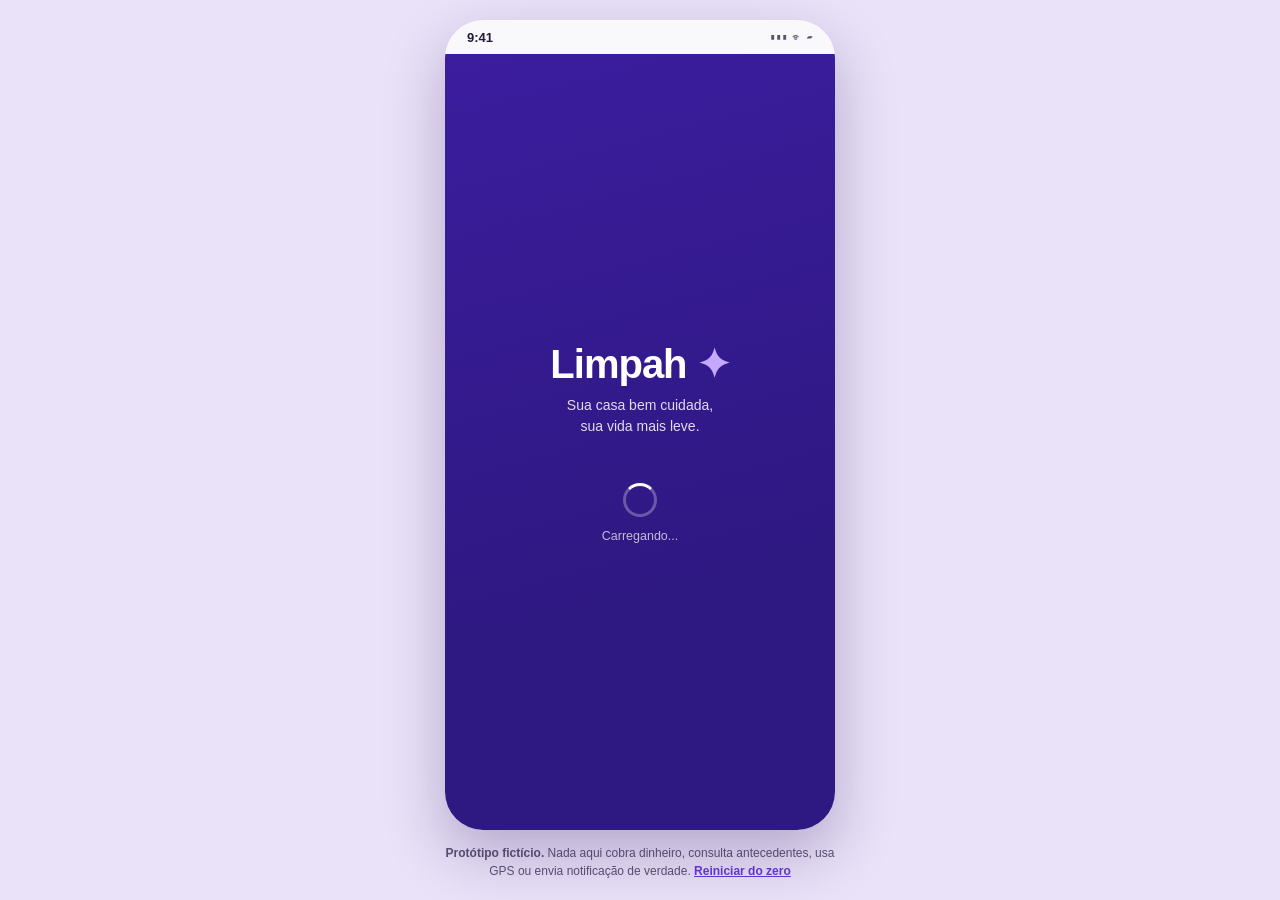
==== commit e6863f83: "Atualiza o prototipo" ====
--- a/prototipo/index.html
+++ b/prototipo/index.html
@@ -10,7 +10,7 @@
      cartao - e tocar nele abria o calendario em vez de abrir o servico. -->
 <meta name="format-detection" content="telephone=no,date=no,address=no,email=no">
 <title>Limpah — protótipo</title>
-<link rel="stylesheet" href="css/limpah.css?v=393a88da">
+<link rel="stylesheet" href="css/limpah.css?v=a3f5c498">
 </head>
 <body>
 
@@ -33,12 +33,12 @@
   <!-- A ordem importa: dados.js cria as regras e a lista de telas; os
        exemplos e a tomada da maquete vêm antes das telas; app.js liga tudo
        no fim. -->
-  <script charset="utf-8" src="js/dados.js?v=393a88da"></script>
-  <script charset="utf-8" src="js/exemplos.js?v=393a88da"></script>
-  <script charset="utf-8" src="js/fonte-maquete.js?v=393a88da"></script>
-  <script charset="utf-8" src="js/telas-acesso.js?v=393a88da"></script>
-  <script charset="utf-8" src="js/telas-cliente.js?v=393a88da"></script>
-  <script charset="utf-8" src="js/telas-diarista.js?v=393a88da"></script>
-  <script charset="utf-8" src="js/app.js?v=393a88da"></script>
+  <script charset="utf-8" src="js/dados.js?v=a3f5c498"></script>
+  <script charset="utf-8" src="js/exemplos.js?v=a3f5c498"></script>
+  <script charset="utf-8" src="js/fonte-maquete.js?v=a3f5c498"></script>
+  <script charset="utf-8" src="js/telas-acesso.js?v=a3f5c498"></script>
+  <script charset="utf-8" src="js/telas-cliente.js?v=a3f5c498"></script>
+  <script charset="utf-8" src="js/telas-diarista.js?v=a3f5c498"></script>
+  <script charset="utf-8" src="js/app.js?v=a3f5c498"></script>
 </body>
 </html>
